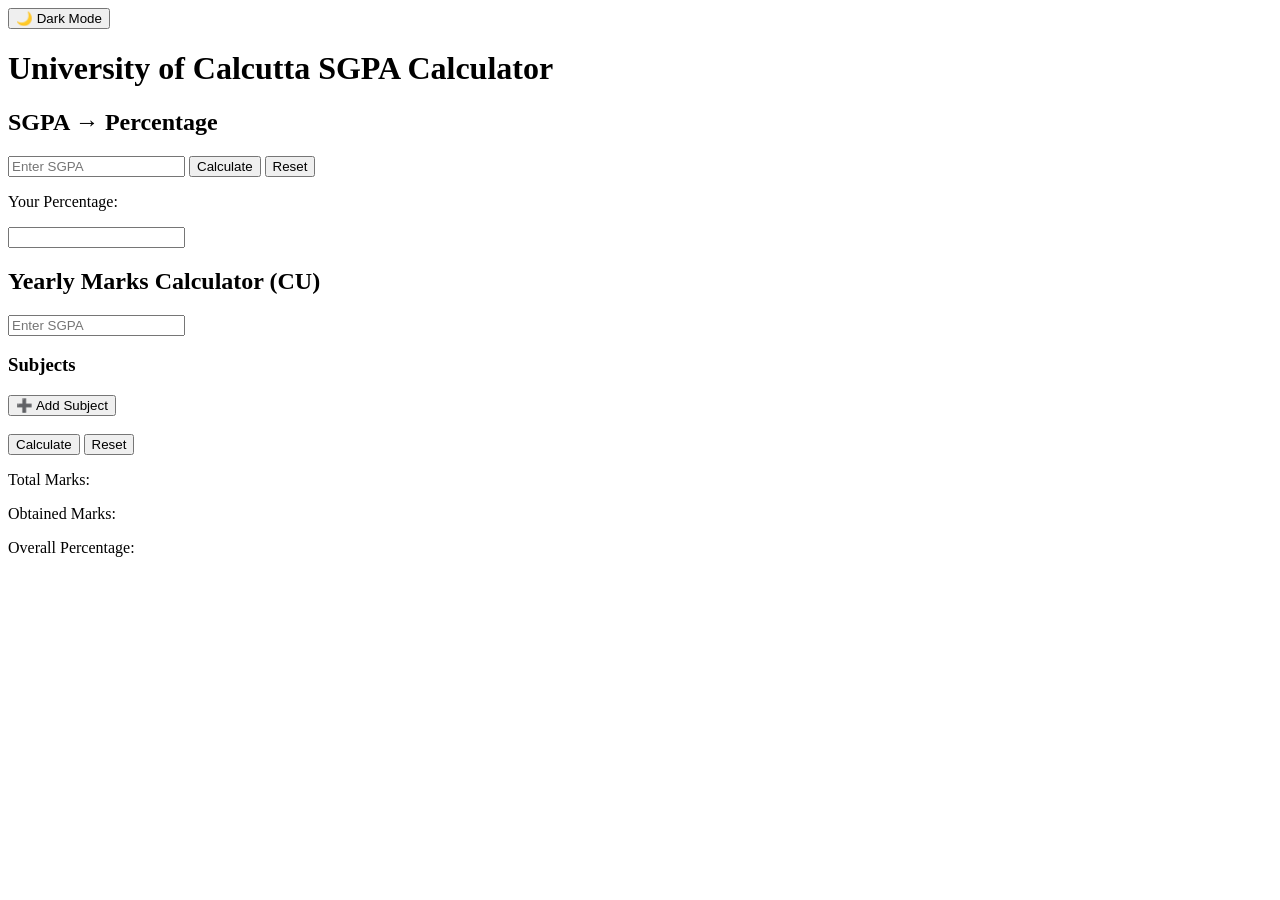
==== index.html @ 594f09f7 "Rename index (3).html to index.html" ====
<!DOCTYPE html>
<html lang="en">
<head>
  <meta charset="UTF-8">
  <title>CU SGPA Calculator</title>
  <link rel="stylesheet" href="style.css">
</head>

<body>

<!-- Dark Mode -->
<button onclick="toggleDarkMode()" id="themeBtn">🌙 Dark Mode</button>

<h1>University of Calcutta SGPA Calculator</h1>

<!-- SGPA → Percentage -->
<div class="card">
  <h2>SGPA → Percentage</h2>

  <input type="number" id="sgpa" placeholder="Enter SGPA">

  <button onclick="convertSGPA()">Calculate</button>
  <button onclick="resetSGPA()">Reset</button>

  <p>Your Percentage:</p>
  <input type="text" id="percentage" readonly>
</div>

<!-- Yearly Marks Calculator -->
<div class="card">
  <h2>Yearly Marks Calculator (CU)</h2>

  <input type="number" id="yearSGPA" placeholder="Enter SGPA">

  <h3>Subjects</h3>

  <!-- Dynamic subjects will appear here -->
  <div id="subjectsContainer"></div>

  <button onclick="addSubject()">➕ Add Subject</button>

  <br><br>

  <button onclick="calculateYear()">Calculate</button>
  <button onclick="resetYear()">Reset</button>

  <div class="result">
    <p>Total Marks: <span id="totalMarks"></span></p>
    <p>Obtained Marks: <span id="obtainedMarks"></span></p>
    <p>Overall Percentage: <span id="overallPercent"></span></p>
  </div>
</div>

<script src="script.js"></script>

</body>
</html>
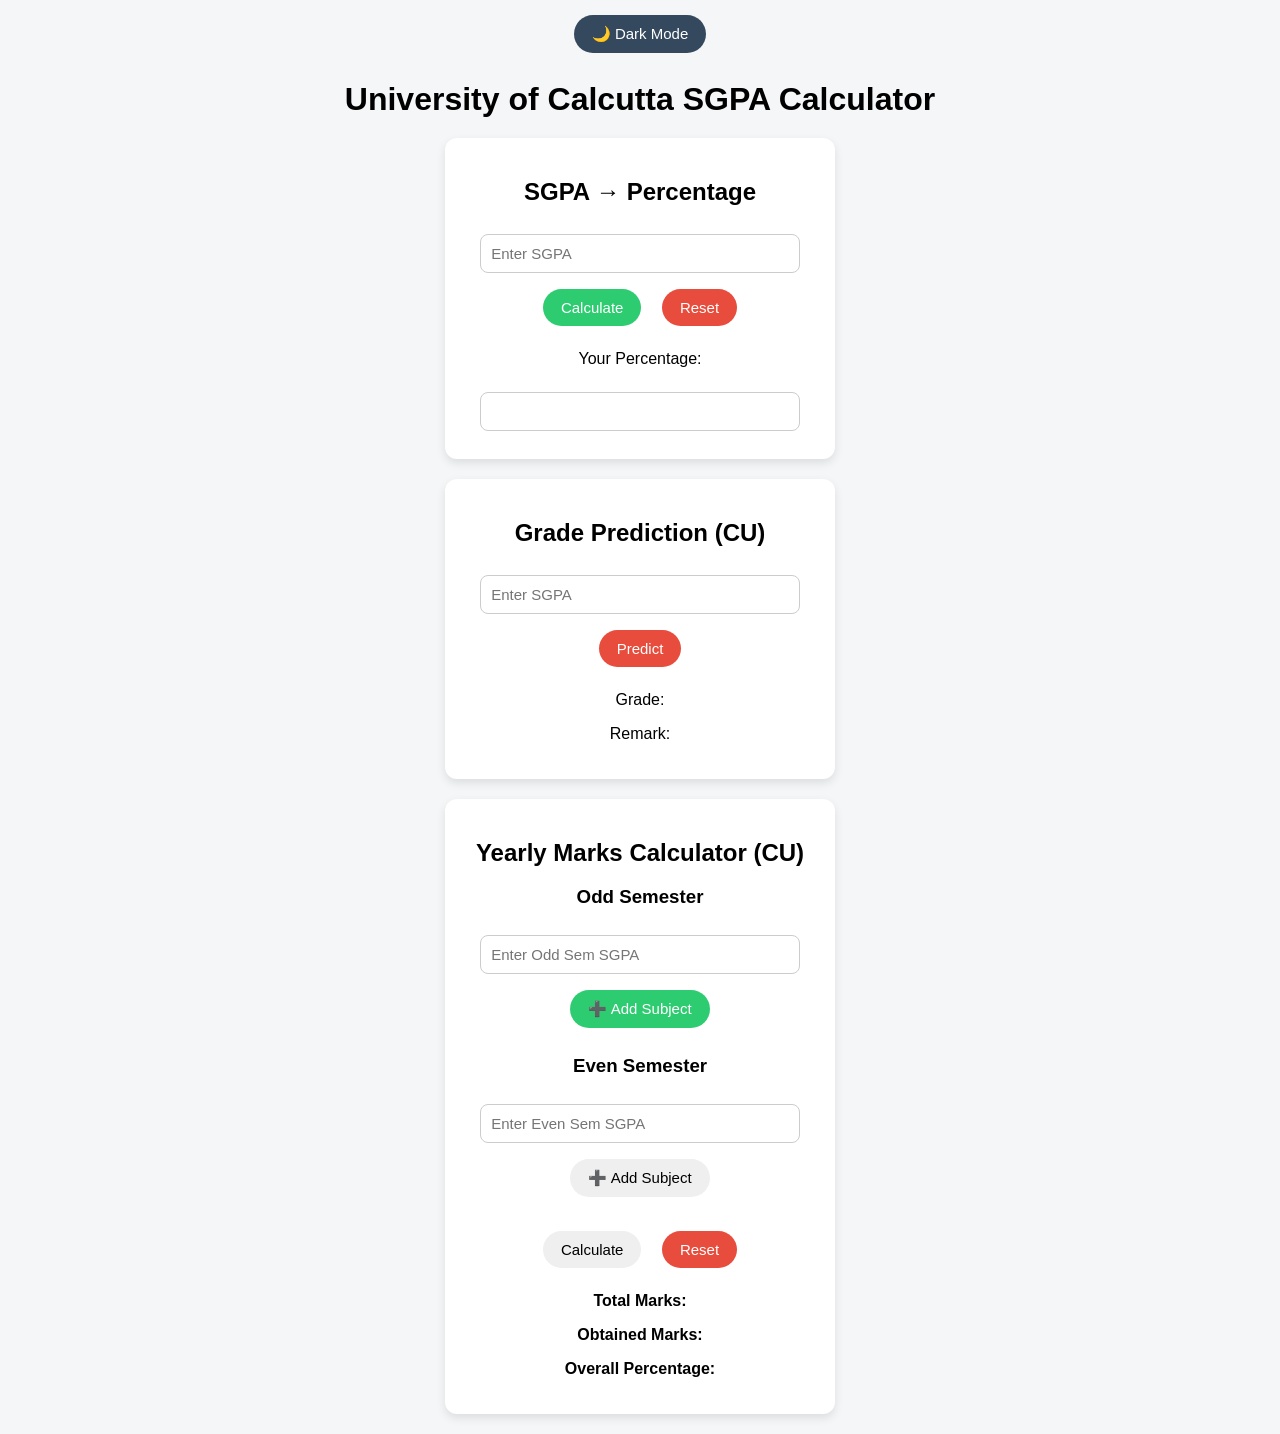
==== commit e84a71c8: "Update index.html" ====
--- a/index.html
+++ b/index.html
@@ -8,7 +8,6 @@
 
 <body>
 
-<!-- Dark Mode -->
 <button onclick="toggleDarkMode()" id="themeBtn">🌙 Dark Mode</button>
 
 <h1>University of Calcutta SGPA Calculator</h1>
@@ -26,18 +25,35 @@
   <input type="text" id="percentage" readonly>
 </div>
 
-<!-- Yearly Marks Calculator -->
+<!-- Grade Prediction -->
+<div class="card">
+  <h2>Grade Prediction (CU)</h2>
+
+  <input type="number" id="gradeSGPA" placeholder="Enter SGPA">
+
+  <button onclick="predictGradeCU()">Predict</button>
+
+  <p>Grade: <span id="cuGrade"></span></p>
+  <p>Remark: <span id="cuRemark"></span></p>
+</div>
+
+<!-- Yearly Calculator -->
 <div class="card">
   <h2>Yearly Marks Calculator (CU)</h2>
 
-  <input type="number" id="yearSGPA" placeholder="Enter SGPA">
+  <!-- ODD SEM -->
+  <h3>Odd Semester</h3>
+  <input type="number" id="oddSGPA" placeholder="Enter Odd Sem SGPA">
 
-  <h3>Subjects</h3>
+  <div id="oddContainer"></div>
+  <button onclick="addSubject('oddContainer')">➕ Add Subject</button>
 
-  <!-- Dynamic subjects will appear here -->
-  <div id="subjectsContainer"></div>
+  <!-- EVEN SEM -->
+  <h3>Even Semester</h3>
+  <input type="number" id="evenSGPA" placeholder="Enter Even Sem SGPA">
 
-  <button onclick="addSubject()">➕ Add Subject</button>
+  <div id="evenContainer"></div>
+  <button onclick="addSubject('evenContainer')">➕ Add Subject</button>
 
   <br><br>
 
@@ -54,4 +70,4 @@
 <script src="script.js"></script>
 
 </body>
-</html>
+  </html>
--- a/style.css
+++ b/style.css
@@ -0,0 +1,119 @@
+body {
+  font-family: Arial, sans-serif;
+  text-align: center;
+  background: #f4f6f8;
+  margin: 0;
+  padding: 0;
+}
+
+h1 {
+  margin: 20px;
+}
+
+/* Card Design */
+.card {
+  background: white;
+  padding: 20px;
+  margin: 20px auto;
+  width: 350px;
+  border-radius: 12px;
+  box-shadow: 0 4px 10px rgba(0,0,0,0.1);
+}
+
+/* Inputs */
+input {
+  padding: 10px;
+  margin: 8px;
+  width: 85%;
+  border-radius: 8px;
+  border: 1px solid #ccc;
+  font-size: 15px;
+}
+
+/* Buttons */
+button {
+  padding: 10px 18px;
+  margin: 8px;
+  border: none;
+  border-radius: 20px;
+  cursor: pointer;
+  font-size: 15px;
+  transition: 0.3s;
+}
+
+/* Button Colors */
+button:first-of-type {
+  background: #2ecc71;
+  color: white;
+}
+
+button:last-of-type {
+  background: #e74c3c;
+  color: white;
+}
+
+button:hover {
+  opacity: 0.85;
+}
+
+/* Result Section */
+.result {
+  margin-top: 15px;
+  font-weight: bold;
+}
+
+/* Dark Mode */
+body.dark {
+  background: #121212;
+  color: #ffffff;
+}
+
+body.dark .card {
+  background: #1e1e1e;
+  box-shadow: 0 4px 10px rgba(255,255,255,0.08);
+}
+
+body.dark input {
+  background: #2a2a2a;
+  color: white;
+  border: 1px solid #555;
+}
+
+body.dark button {
+  opacity: 0.9;
+}
+
+/* Dark Mode Button */
+#themeBtn {
+  margin-top: 15px;
+  background: #34495e;
+  color: white;
+}
+
+/* Mobile Friendly */
+@media (max-width: 400px) {
+  .card {
+    width: 90%;
+  }
+
+  input {
+    width: 90%;
+  }
+}
+.subjectRow {
+  display: flex;
+  justify-content: center;
+  align-items: center;
+}
+
+.subjectRow input {
+  width: 70%;
+}
+
+.subjectRow button {
+  margin-left: 5px;
+  background: red;
+  color: white;
+  border-radius: 50%;
+  padding: 6px 10px;
+}
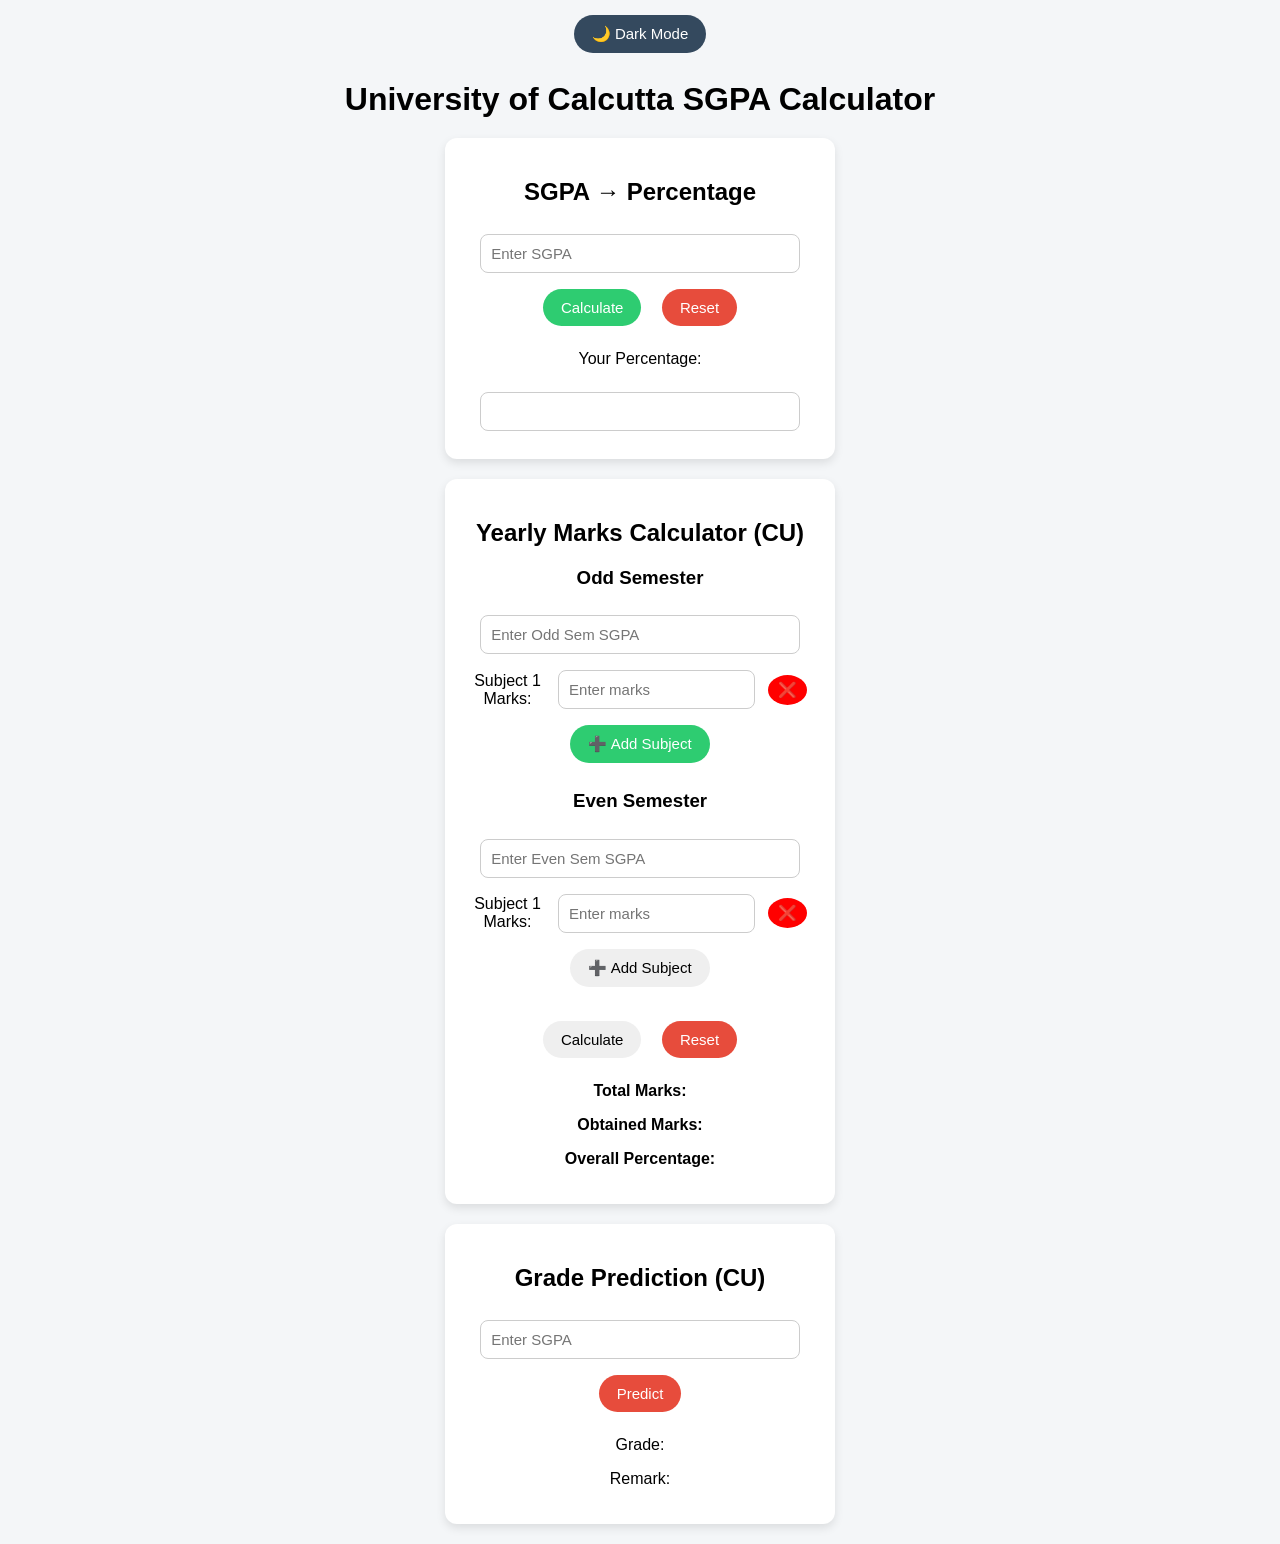
==== commit 4e63de6c: "Update index.html" ====
--- a/index.html
+++ b/index.html
@@ -23,18 +23,6 @@
 
   <p>Your Percentage:</p>
   <input type="text" id="percentage" readonly>
-</div>
-
-<!-- Grade Prediction -->
-<div class="card">
-  <h2>Grade Prediction (CU)</h2>
-
-  <input type="number" id="gradeSGPA" placeholder="Enter SGPA">
-
-  <button onclick="predictGradeCU()">Predict</button>
-
-  <p>Grade: <span id="cuGrade"></span></p>
-  <p>Remark: <span id="cuRemark"></span></p>
 </div>
 
 <!-- Yearly Calculator -->
@@ -66,7 +54,19 @@
     <p>Overall Percentage: <span id="overallPercent"></span></p>
   </div>
 </div>
+  
+  <!-- Grade Prediction -->
+<div class="card">
+  <h2>Grade Prediction (CU)</h2>
 
+  <input type="number" id="gradeSGPA" placeholder="Enter SGPA" min="0" max="10" step="0.01">
+
+  <button onclick="predictGradeCU()">Predict</button>
+
+  <p>Grade: <span id="cuGrade"></span></p>
+  <p>Remark: <span id="cuRemark"></span></p>
+</div>
+  
 <script src="script.js"></script>
 
 </body>
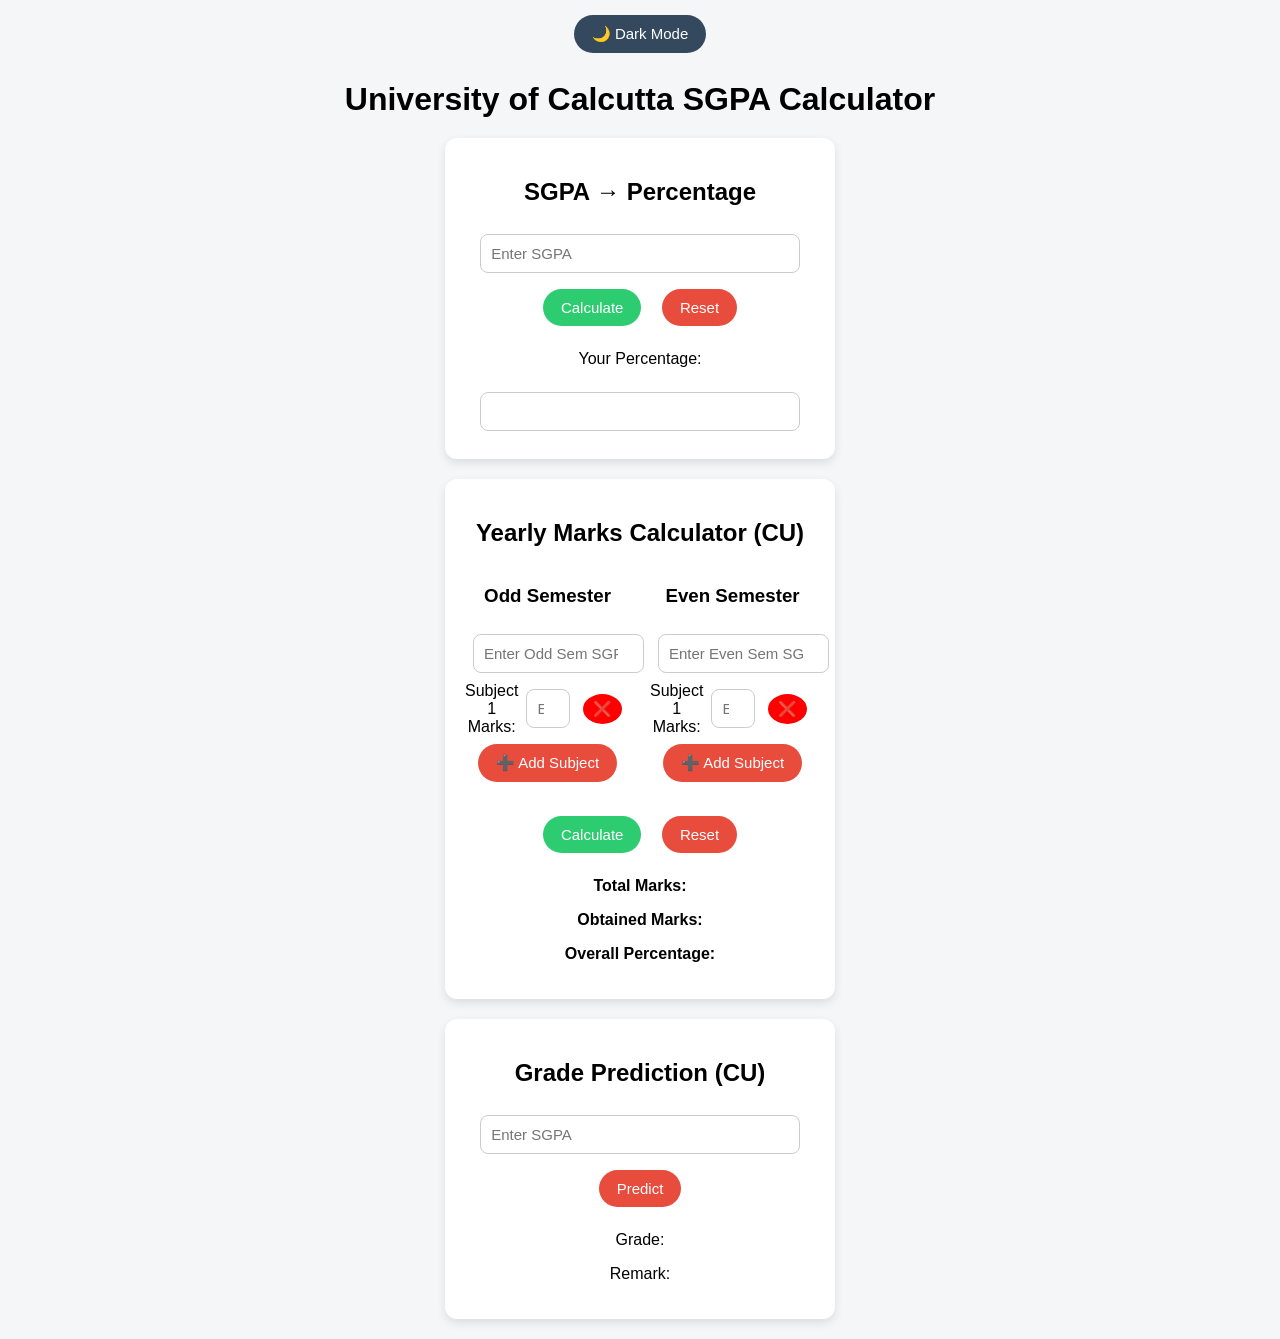
==== commit 92673940: "Update index.html" ====
--- a/index.html
+++ b/index.html
@@ -29,21 +29,29 @@
 <div class="card">
   <h2>Yearly Marks Calculator (CU)</h2>
 
-  <!-- ODD SEM -->
-  <h3>Odd Semester</h3>
-  <input type="number" id="oddSGPA" placeholder="Enter Odd Sem SGPA">
+  <div class="semContainer">
 
-  <div id="oddContainer"></div>
-  <button onclick="addSubject('oddContainer')">➕ Add Subject</button>
+    <!-- ODD SEM -->
+    <div class="semBox">
+      <h3>Odd Semester</h3>
+      <input type="number" id="oddSGPA" placeholder="Enter Odd Sem SGPA">
 
-  <!-- EVEN SEM -->
-  <h3>Even Semester</h3>
-  <input type="number" id="evenSGPA" placeholder="Enter Even Sem SGPA">
+      <div id="oddContainer"></div>
+      <button onclick="addSubject('oddContainer')">➕ Add Subject</button>
+    </div>
 
-  <div id="evenContainer"></div>
-  <button onclick="addSubject('evenContainer')">➕ Add Subject</button>
+    <!-- EVEN SEM -->
+    <div class="semBox">
+      <h3>Even Semester</h3>
+      <input type="number" id="evenSGPA" placeholder="Enter Even Sem SGPA">
 
-  <br><br>
+      <div id="evenContainer"></div>
+      <button onclick="addSubject('evenContainer')">➕ Add Subject</button>
+    </div>
+
+  </div>
+
+  <br>
 
   <button onclick="calculateYear()">Calculate</button>
   <button onclick="resetYear()">Reset</button>
@@ -53,7 +61,7 @@
     <p>Obtained Marks: <span id="obtainedMarks"></span></p>
     <p>Overall Percentage: <span id="overallPercent"></span></p>
   </div>
-</div>
+                                                         </div>
   
   <!-- Grade Prediction -->
 <div class="card">
--- a/style.css
+++ b/style.css
@@ -90,7 +90,6 @@
   color: white;
 }
 
-/* Mobile Friendly */
 @media (max-width: 400px) {
   .card {
     width: 90%;
@@ -117,3 +116,24 @@
   border-radius: 50%;
   padding: 6px 10px;
 }
+
+.semContainer {
+  display: flex;
+  gap: 20px;
+  justify-content: space-between;
+  align-items: flex-start;
+}
+
+.semBox {
+  flex: 1;
+}
+
+.semBox input {
+  width: 90%;
+}
+
+@media (max-width: 600px) {
+  .semContainer {
+    flex-direction: column;
+  }
+}
